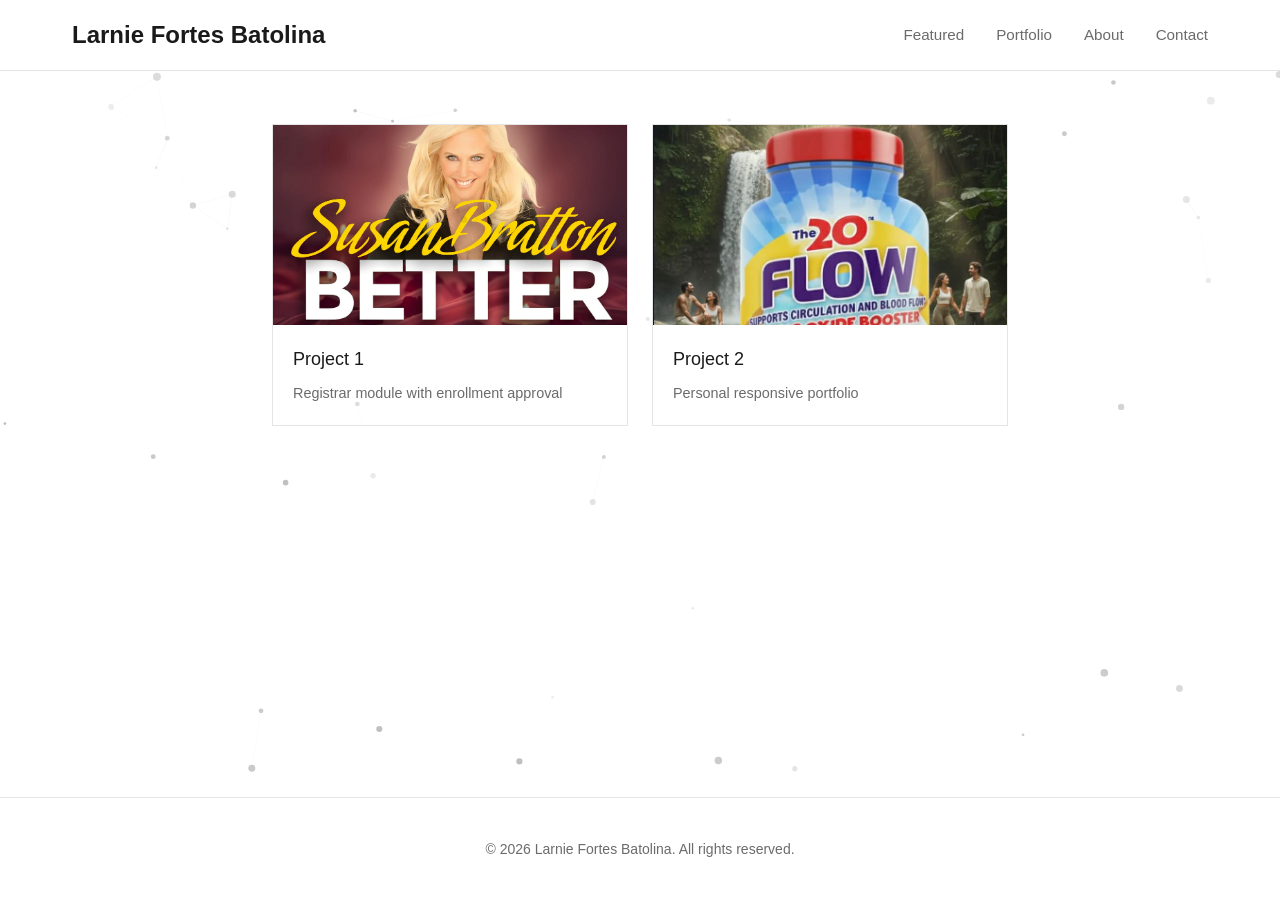
==== index.html @ 410d73d1 "Initial commit - Portfolio website" ====
<!DOCTYPE html>
<html lang="en">

<head>
    <meta charset="UTF-8">
    <meta name="viewport" content="width=device-width, initial-scale=1.0">
    <meta name="description"
        content="Larnie Fortes Batolina - Web Developer Portfolio featuring Laravel projects and web applications">
    <title>Larnie Fortes Batolina — Web Developer Portfolio</title>
    <link rel="stylesheet" href="port.css">
    <script src="portfolio.js" defer></script>
</head>

<body>

    <!-- Navigation -->
    <nav>
        <div class="nav-content">
            <a href="index.html" class="logo">Larnie Fortes Batolina</a>
            <ul class="nav-links">
                <li><a href="index.html">Featured</a></li>
                <li><a href="portfolio.html">Portfolio</a></li>
                <li><a href="about.html">About</a></li>
                <li><a href="contact.html">Contact</a></li>
            </ul>
        </div>
    </nav>

    <!-- Main Content -->
    <section class="featured-section">
        <div class="container">

            <div class="projects-grid">
                <a href="project-detail.html?project=1" class="project-card">
                    <div class="project-image">
                        <img src="images/1/1.jfif" alt="Project 1">
                    </div>
                    <div class="project-info">
                        <h3>Project 1</h3>
                        <p>Registrar module with enrollment approval</p>
                    </div>
                </a>

                <a href="project-detail.html?project=2" class="project-card">
                    <div class="project-image">
                        <img src="images/2/1.jfif" alt="Project 2">
                    </div>
                    <div class="project-info">
                        <h3>Project 2</h3>
                        <p>Personal responsive portfolio</p>
                    </div>
                </a>
            </div>
        </div>
    </section>

    <!-- Footer -->
    <footer>
        <div class="container">
            <p>© 2026 Larnie Fortes Batolina. All rights reserved.</p>
        </div>
    </footer>

</body>

</html>
---- port.css ----
/* ===== RESET ===== */
* {
    margin: 0;
    padding: 0;
    box-sizing: border-box;
}

/* ===== VARIABLES ===== */
:root {
    --color-text: #1a1a1a;
    --color-text-light: #6b6b6b;
    --color-bg: #ffffff;
    --color-bg-alt: #fafafa;
    --color-border: #e5e5e5;
    --spacing-xs: 0.5rem;
    --spacing-sm: 1rem;
    --spacing-md: 1.5rem;
    --spacing-lg: 2.5rem;
    --spacing-xl: 3.5rem;
}

/* ===== BASE ===== */
body {
    font-family: -apple-system, BlinkMacSystemFont, "Segoe UI", Roboto, "Helvetica Neue", Arial, sans-serif;
    color: var(--color-text);
    background: var(--color-bg);
    line-height: 1.6;
    font-size: 16px;
    /* Keep footer pinned to bottom on short pages */
    display: flex;
    flex-direction: column;
    min-height: 100vh;
}

html {
    scroll-behavior: smooth;
}

/* ===== NAVIGATION ===== */
nav {
    position: fixed;
    top: 0;
    width: 100%;
    background: rgba(255, 255, 255, 0.95);
    backdrop-filter: blur(10px);
    border-bottom: 1px solid var(--color-border);
    z-index: 1000;
}

.nav-content {
    max-width: 1200px;
    margin: 0 auto;
    padding: 1rem 2rem;
    display: flex;
    justify-content: space-between;
    align-items: center;
}

.logo {
    font-size: 1.5rem;
    font-weight: 600;
    color: var(--color-text);
    text-decoration: none;
    transition: opacity 0.2s;
}

.logo:hover {
    opacity: 0.6;
}

.nav-links {
    list-style: none;
    display: flex;
    gap: 2rem;
}

.nav-links a {
    color: var(--color-text-light);
    text-decoration: none;
    font-size: 0.95rem;
    transition: color 0.2s;
}

.nav-links a:hover {
    color: var(--color-text);
}

/* ===== CONTAINER ===== */
.container {
    max-width: 800px;
    margin: 0 auto;
    padding: 0 2rem;
}

/* ===== FEATURED SECTION ===== */
.featured-section {
    padding-top: 100px;
    padding-bottom: var(--spacing-xl);
    flex-grow: 1;
}

.featured-title {
    font-size: 2rem;
    font-weight: 300;
    letter-spacing: -0.02em;
    margin-bottom: var(--spacing-lg);
    text-align: center;
}

/* ===== SECTIONS ===== */
.section {
    padding: var(--spacing-xl) 0;
}

.section-alt {
    background: var(--color-bg-alt);
}

.section h2 {
    font-size: 0.875rem;
    text-transform: uppercase;
    letter-spacing: 0.1em;
    color: var(--color-text-light);
    margin-bottom: var(--spacing-md);
    font-weight: 500;
}

.content-text {
    font-size: 1.125rem;
    line-height: 1.8;
    color: var(--color-text);
    max-width: 600px;
}

/* ===== PROJECTS GRID ===== */
.projects-grid {
    display: grid;
    grid-template-columns: repeat(auto-fit, minmax(250px, 1fr));
    gap: 1.5rem;
    margin-top: var(--spacing-md);
}

.project-card {
    display: block;
    text-decoration: none;
    color: inherit;
    background: var(--color-bg);
    border: 1px solid var(--color-border);
    overflow: hidden;
    transition: transform 0.3s, box-shadow 0.3s;
}

.project-card:hover {
    transform: translateY(-4px);
    box-shadow: 0 8px 20px rgba(0, 0, 0, 0.08);
}

.project-image {
    width: 100%;
    height: 200px;
    overflow: hidden;
    background: #f5f5f5;
    display: flex;
    align-items: center;
    justify-content: center;
}

.project-image img {
    width: 100%;
    height: 100%;
    object-fit: cover;
    transition: transform 0.3s;
}

.project-card:hover .project-image img {
    transform: scale(1.05);
}

.project-info {
    padding: 1.25rem;
}

.project-info h3 {
    font-size: 1.125rem;
    font-weight: 500;
    margin-bottom: 0.5rem;
    color: var(--color-text);
}

.project-info p {
    font-size: 0.9rem;
    line-height: 1.6;
    color: var(--color-text-light);
}

/* ===== CONTACT ===== */
.contact-info {
    margin-top: var(--spacing-md);
}

.contact-info p {
    font-size: 1.125rem;
    color: var(--color-text);
    margin-bottom: var(--spacing-sm);
}

/* ===== FOOTER ===== */
footer {
    padding: var(--spacing-lg) 0;
    border-top: 1px solid var(--color-border);
}

footer p {
    font-size: 0.875rem;
    color: var(--color-text-light);
    text-align: center;
}

/* ===== RESPONSIVE ===== */
@media (max-width: 768px) {
    .hero h1 {
        font-size: 2.5rem;
    }

    .nav-content {
        padding: 1rem;
    }

    .nav-links {
        gap: 1.5rem;
    }

    .container {
        padding: 0 1.5rem;
    }

    .section {
        padding: var(--spacing-lg) 0;
    }
}

/* ===== VIEW ALL LINK ===== */
.view-all {
    text-align: center;
    margin-top: var(--spacing-lg);
}

.btn-link {
    display: inline-block;
    font-size: 1rem;
    color: var(--color-text);
    text-decoration: none;
    padding: 0.75rem 1.5rem;
    border: 1px solid var(--color-border);
    transition: all 0.2s;
}

.btn-link:hover {
    background: var(--color-text);
    color: var(--color-bg);
    border-color: var(--color-text);
}

/* ===== PAGE SECTIONS ===== */
.page-section {
    min-height: calc(100vh - 180px);
    padding-top: 100px;
    padding-bottom: var(--spacing-xl);
    flex-grow: 1;
}

.page-title {
    font-size: 2.5rem;
    font-weight: 300;
    margin-bottom: var(--spacing-sm);
    letter-spacing: -0.02em;
}

.page-subtitle {
    font-size: 1rem;
    color: var(--color-text-light);
    margin-bottom: var(--spacing-lg);
}

/* ===== ABOUT PAGE ===== */
.about-content {
    max-width: 700px;
}

.about-content h2 {
    font-size: 1.125rem;
    font-weight: 500;
    margin-top: var(--spacing-lg);
    margin-bottom: var(--spacing-sm);
    color: var(--color-text);
    text-transform: none;
    letter-spacing: normal;
}

.about-content p {
    font-size: 1rem;
    line-height: 1.8;
    color: var(--color-text);
    margin-bottom: var(--spacing-md);
}

.skills-list {
    list-style: none;
    padding: 0;
    margin-top: var(--spacing-sm);
}

.skills-list li {
    padding: 0.5rem 0;
    color: var(--color-text-light);
    border-bottom: 1px solid var(--color-border);
}

.skills-list li:last-child {
    border-bottom: none;
}

/* ===== CONTACT PAGE ===== */
.contact-content {
    max-width: 700px;
}

.contact-intro {
    font-size: 1.125rem;
    line-height: 1.8;
    color: var(--color-text);
    margin-bottom: var(--spacing-xl);
}

.contact-methods {
    display: flex;
    flex-direction: column;
    gap: var(--spacing-lg);
}

.contact-item h3 {
    font-size: 0.875rem;
    text-transform: uppercase;
    letter-spacing: 0.1em;
    color: var(--color-text-light);
    margin-bottom: var(--spacing-xs);
    font-weight: 500;
}

.contact-item a {
    font-size: 1.125rem;
    color: var(--color-text);
    text-decoration: none;
    transition: color 0.2s;
}

.contact-item a:hover {
    color: var(--color-text-light);
}

.contact-note {
    margin-top: var(--spacing-xl);
    padding-top: var(--spacing-lg);
    border-top: 1px solid var(--color-border);
}

.contact-note p {
    font-size: 0.9rem;
    color: var(--color-text-light);
    font-style: italic;
}

/* ===== JAVASCRIPT ENHANCEMENTS ===== */

/* Navbar Transition */
nav {
    transition: transform 0.3s ease, box-shadow 0.3s ease;
}

nav.scrolled {
    box-shadow: 0 4px 20px rgba(0, 0, 0, 0.08);
}

/* Scroll Animations */
.section,
.hero,
.featured-section,
.page-section {
    opacity: 0;
    transform: translateY(30px);
    transition: opacity 0.6s ease, transform 0.6s ease;
}

.section.animate-in,
.hero.animate-in,
.featured-section.animate-in,
.page-section.animate-in {
    opacity: 1;
    transform: translateY(0);
}

/* Project Card Animations */
.project-card {
    opacity: 0;
    transform: translateY(30px);
    transition: all 0.3s ease;
    position: relative;
    overflow: hidden;
}

.project-card.fade-in-up {
    opacity: 1;
    transform: translateY(0);
}

/* Ripple Effect */
.ripple {
    position: absolute;
    border-radius: 50%;
    background: rgba(255, 255, 255, 0.5);
    width: 20px;
    height: 20px;
    animation: ripple-effect 0.6s ease-out;
    pointer-events: none;
}

@keyframes ripple-effect {
    to {
        transform: scale(20);
        opacity: 0;
    }
}

/* Mobile Hamburger Menu */
.hamburger {
    display: none;
    flex-direction: column;
    gap: 5px;
    background: none;
    border: none;
    cursor: pointer;
    padding: 5px;
    z-index: 1001;
}

.hamburger span {
    width: 25px;
    height: 2px;
    background: var(--color-text);
    transition: all 0.3s ease;
    border-radius: 2px;
}

.hamburger.active span:nth-child(1) {
    transform: rotate(45deg) translate(7px, 7px);
}

.hamburger.active span:nth-child(2) {
    opacity: 0;
}

.hamburger.active span:nth-child(3) {
    transform: rotate(-45deg) translate(7px, -7px);
}

/* Scroll Progress Bar */
.scroll-progress {
    position: fixed;
    top: 0;
    left: 0;
    height: 3px;
    background: linear-gradient(90deg, #1a1a1a 0%, #6b6b6b 100%);
    z-index: 9999;
    transition: width 0.1s ease;
}

/* Cursor Trail (optional) */
.cursor-circle {
    position: fixed;
    width: 24px;
    height: 24px;
    border-radius: 50%;
    pointer-events: none;
    opacity: 0.3;
    transition: transform 0.1s ease;
    z-index: 9998;
}

/* Particle Canvas */
.particle-canvas {
    opacity: 0.4;
}

/* Typing Effect */
.subtitle,
.description {
    opacity: 0;
}

/* Smooth Transitions */
* {
    transition-timing-function: cubic-bezier(0.4, 0, 0.2, 1);
}

/* Mobile Menu Responsive */
@media (max-width: 768px) {
    .hamburger {
        display: flex;
    }

    .nav-links {
        position: fixed;
        top: 0;
        right: -100%;
        width: 70%;
        height: 100vh;
        background: rgba(255, 255, 255, 0.98);
        backdrop-filter: blur(20px);
        flex-direction: column;
        justify-content: center;
        align-items: center;
        gap: 2rem;
        transition: right 0.3s ease;
        box-shadow: -5px 0 20px rgba(0, 0, 0, 0.1);
    }

    .nav-links.active {
        right: 0;
    }

    .nav-links a {
        font-size: 1.5rem;
        font-weight: 500;
    }

    body.menu-open {
        overflow: hidden;
    }

    /* Overlay for mobile menu */
    body.menu-open::before {
        content: '';
        position: fixed;
        top: 0;
        left: 0;
        width: 100%;
        height: 100%;
        background: rgba(0, 0, 0, 0.5);
        z-index: 999;
    }
}

/* Enhanced Project Card Hover */
.project-card {
    will-change: transform;
    transition: all 0.3s cubic-bezier(0.4, 0, 0.2, 1);
}

/* Loading Animation */
@keyframes fadeIn {
    from {
        opacity: 0;
        transform: translateY(20px);
    }

    to {
        opacity: 1;
        transform: translateY(0);
    }
}

/* Smooth Scroll Behavior */
html {
    scroll-behavior: smooth;
}

/* Performance Optimizations */
.project-image img,
.project-card {
    transform: translateZ(0);
    backface-visibility: hidden;
}

/* Subtle Hover Glow Effect */
.project-card::before {
    content: '';
    position: absolute;
    top: 0;
    left: 0;
    right: 0;
    bottom: 0;
    background: linear-gradient(135deg, transparent 0%, rgba(255, 255, 255, 0.1) 100%);
    opacity: 0;
    transition: opacity 0.3s ease;
    pointer-events: none;
}

.project-card:hover::before {
    opacity: 1;
}
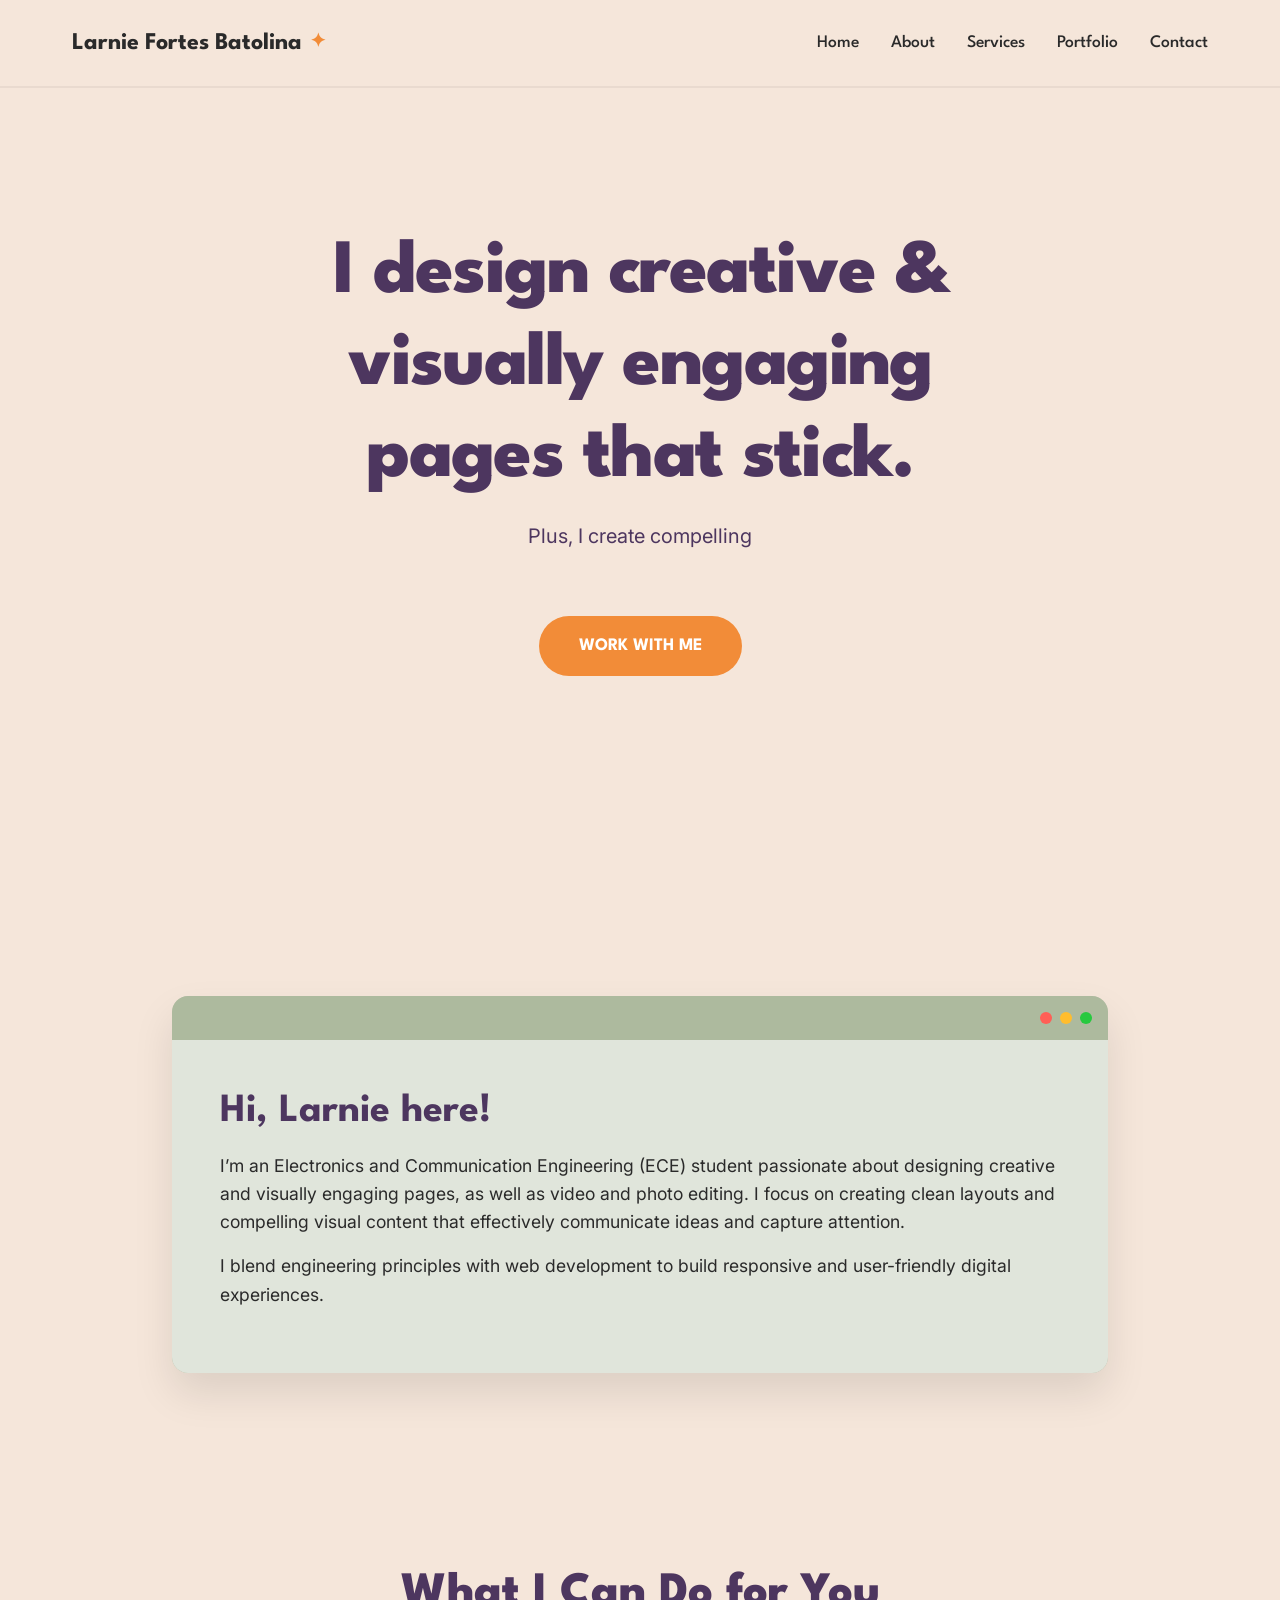
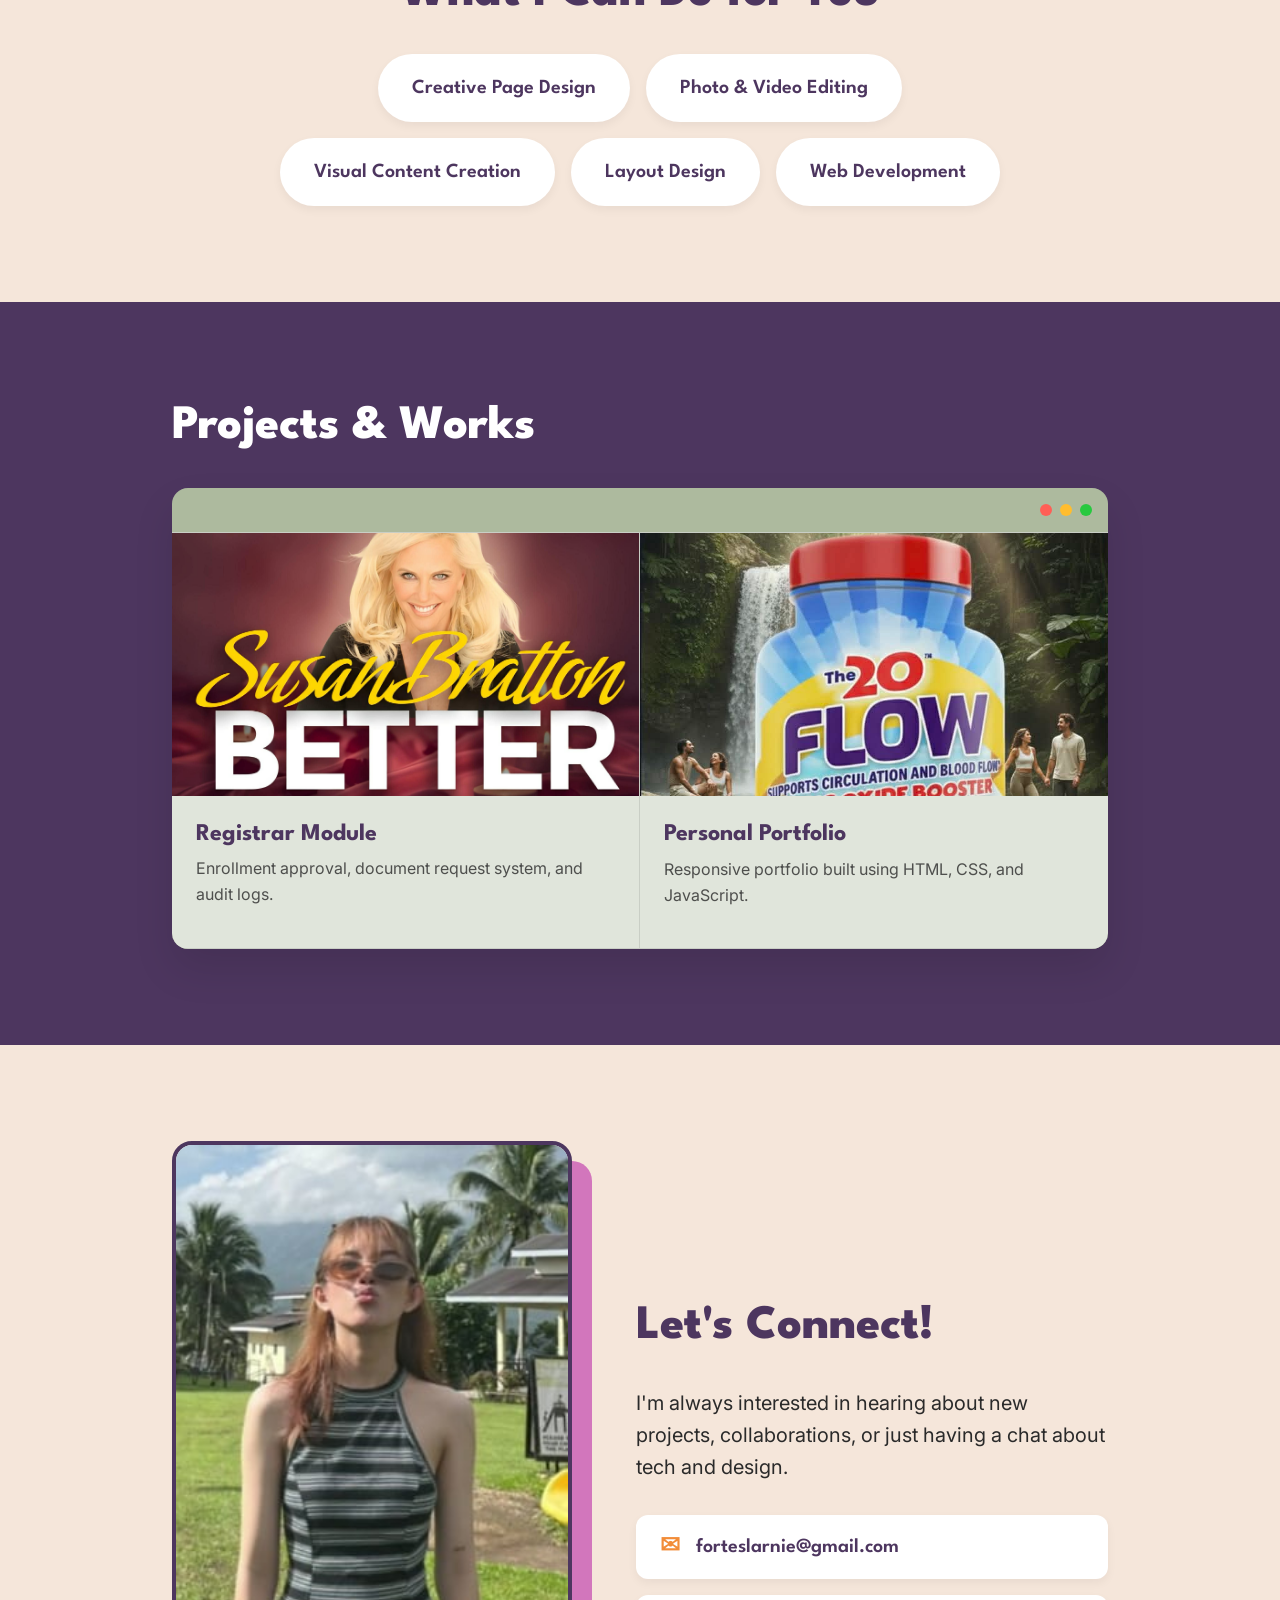
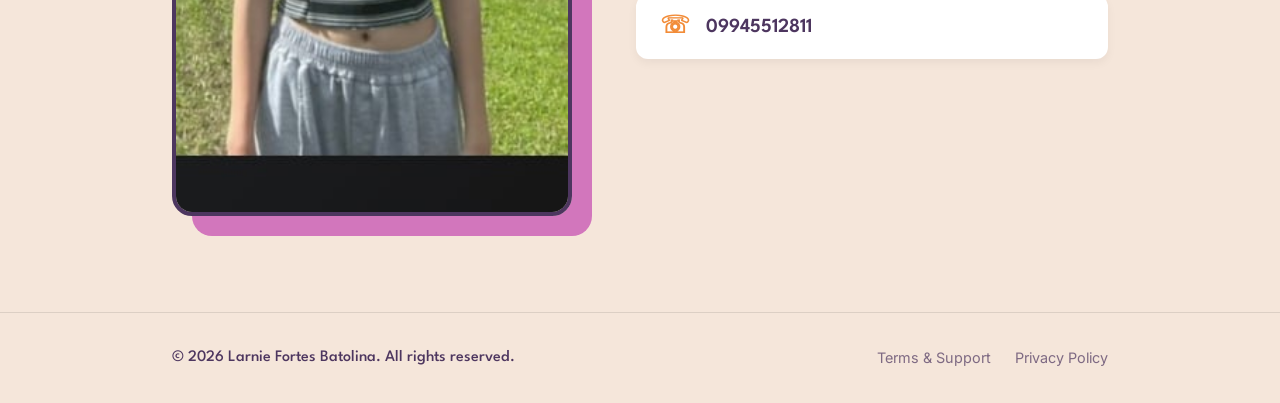
==== commit 1207b775: "Redesign portfolio to single-page layout matching new visual style" ====
--- a/index.html
+++ b/index.html
@@ -4,9 +4,14 @@
 <head>
     <meta charset="UTF-8">
     <meta name="viewport" content="width=device-width, initial-scale=1.0">
-    <meta name="description"
-        content="Larnie Fortes Batolina - Web Developer Portfolio featuring Laravel projects and web applications">
-    <title>Larnie Fortes Batolina — Web Developer Portfolio</title>
+    <meta name="description" content="Larnie Fortes Batolina - Creative Designer and Web Developer Portfolio">
+    <title>Larnie Fortes Batolina — Creative Portfolio</title>
+    <!-- Google Fonts -->
+    <link rel="preconnect" href="https://fonts.googleapis.com">
+    <link rel="preconnect" href="https://fonts.gstatic.com" crossorigin>
+    <link
+        href="https://fonts.googleapis.com/css2?family=Inter:wght@400;500;600&family=League+Spartan:wght@500;700;800&display=swap"
+        rel="stylesheet">
     <link rel="stylesheet" href="port.css">
     <script src="portfolio.js" defer></script>
 </head>
@@ -14,50 +19,147 @@
 <body>
 
     <!-- Navigation -->
-    <nav>
+    <nav id="navbar">
         <div class="nav-content">
-            <a href="index.html" class="logo">Larnie Fortes Batolina</a>
+            <a href="#home" class="logo">Larnie Fortes Batolina <span class="star-icon">✦</span></a>
+            <button class="hamburger" aria-label="Toggle Navigation">
+                <span></span><span></span><span></span>
+            </button>
             <ul class="nav-links">
-                <li><a href="index.html">Featured</a></li>
-                <li><a href="portfolio.html">Portfolio</a></li>
-                <li><a href="about.html">About</a></li>
-                <li><a href="contact.html">Contact</a></li>
+                <li><a href="#home">Home</a></li>
+                <li><a href="#about">About</a></li>
+                <li><a href="#services">Services</a></li>
+                <li><a href="#portfolio">Portfolio</a></li>
+                <li><a href="#contact">Contact</a></li>
             </ul>
         </div>
     </nav>
 
     <!-- Main Content -->
-    <section class="featured-section">
-        <div class="container">
+    <main>
+        <!-- Hero Section -->
+        <section id="home" class="hero-section">
+            <div class="container hero-container">
+                <div class="hero-content">
+                    <h1 class="hero-title">I design creative & visually engaging pages that stick.</h1>
+                    <p class="hero-subtitle">Plus, I create compelling visual content that effectively communicates
+                        ideas and captures attention.</p>
+                    <a href="#contact" class="btn-primary">WORK WITH ME</a>
+                </div>
+            </div>
+        </section>
 
-            <div class="projects-grid">
-                <a href="project-detail.html?project=1" class="project-card">
-                    <div class="project-image">
-                        <img src="images/1/1.jfif" alt="Project 1">
+        <!-- About Section -->
+        <section id="about" class="about-section">
+            <div class="container">
+                <div class="browser-mockup bg-sage">
+                    <div class="browser-header">
+                        <span class="dot bg-red"></span>
+                        <span class="dot bg-yellow"></span>
+                        <span class="dot bg-green"></span>
                     </div>
-                    <div class="project-info">
-                        <h3>Project 1</h3>
-                        <p>Registrar module with enrollment approval</p>
+                    <div class="browser-content">
+                        <h2>Hi, Larnie here!</h2>
+                        <p>I’m an Electronics and Communication Engineering (ECE) student passionate about designing
+                            creative and visually engaging pages, as well as video and photo editing. I focus on
+                            creating clean layouts and compelling visual content that effectively communicate ideas and
+                            capture attention.</p>
+                        <p>I blend engineering principles with web development to build responsive and user-friendly
+                            digital experiences.</p>
                     </div>
-                </a>
+                </div>
+            </div>
+        </section>
 
-                <a href="project-detail.html?project=2" class="project-card">
-                    <div class="project-image">
-                        <img src="images/2/1.jfif" alt="Project 2">
+        <!-- Services Section -->
+        <section id="services" class="services-section">
+            <div class="container text-center">
+                <h2 class="section-title">What I Can Do for You</h2>
+                <div class="services-grid">
+                    <div class="service-pill">Creative Page Design</div>
+                    <div class="service-pill">Photo & Video Editing</div>
+                    <div class="service-pill">Visual Content Creation</div>
+                    <div class="service-pill">Layout Design</div>
+                    <div class="service-pill">Web Development</div>
+                </div>
+            </div>
+        </section>
+
+        <!-- Portfolio Section -->
+        <section id="portfolio" class="portfolio-section bg-purple">
+            <div class="container">
+                <h2 class="section-title text-light">Projects & Works</h2>
+
+                <div class="browser-mockup bg-sage mt-4 animate-in">
+                    <div class="browser-header">
+                        <span class="dot bg-red"></span>
+                        <span class="dot bg-yellow"></span>
+                        <span class="dot bg-green"></span>
                     </div>
-                    <div class="project-info">
-                        <h3>Project 2</h3>
-                        <p>Personal responsive portfolio</p>
+                    <div class="browser-content p-0">
+                        <div class="projects-grid">
+                            <a href="project-detail.html?project=1" class="project-card">
+                                <div class="project-image">
+                                    <img src="images/1/1.jfif" alt="Project 1">
+                                </div>
+                                <div class="project-info">
+                                    <h3>Registrar Module</h3>
+                                    <p>Enrollment approval, document request system, and audit logs.</p>
+                                </div>
+                            </a>
+
+                            <a href="project-detail.html?project=2" class="project-card">
+                                <div class="project-image">
+                                    <img src="images/2/1.jfif" alt="Project 2">
+                                </div>
+                                <div class="project-info">
+                                    <h3>Personal Portfolio</h3>
+                                    <p>Responsive portfolio built using HTML, CSS, and JavaScript.</p>
+                                </div>
+                            </a>
+                        </div>
                     </div>
-                </a>
+                </div>
+
             </div>
-        </div>
-    </section>
+        </section>
+
+        <!-- Contact Section -->
+        <section id="contact" class="contact-section">
+            <div class="container">
+                <div class="contact-wrapper">
+                    <div class="contact-image-frame">
+                        <img src="larnie.png" alt="Larnie Fortes Batolina"
+                            onerror="this.src='data:image/svg+xml;utf8,<svg xmlns=\'http://www.w3.org/2000/svg\' width=\'300\' height=\'300\'><rect width=\'300\' height=\'300\' fill=\'#D276BC\'/></svg>'">
+                    </div>
+                    <div class="contact-info">
+                        <h2 class="section-title">Let's Connect!</h2>
+                        <p>I'm always interested in hearing about new projects, collaborations, or just having a chat
+                            about tech and design.</p>
+                        <div class="contact-methods">
+                            <a href="mailto:forteslarnie@gmail.com" class="contact-btn">
+                                <span class="icon">✉</span> forteslarnie@gmail.com
+                            </a>
+                            <a href="tel:09945512811" class="contact-btn">
+                                <span class="icon">☏</span> 09945512811
+                            </a>
+                        </div>
+                    </div>
+                </div>
+            </div>
+        </section>
+    </main>
 
     <!-- Footer -->
     <footer>
         <div class="container">
-            <p>© 2026 Larnie Fortes Batolina. All rights reserved.</p>
+            <div class="footer-content">
+                <p>© 2026 Larnie Fortes Batolina. All rights reserved.</p>
+                <div class="footer-links">
+                    <a href="#">Terms & Support</a>
+                    <a href="#">Privacy Policy</a>
+                </div>
+            </div>
         </div>
     </footer>
 
--- a/port.css
+++ b/port.css
@@ -7,33 +7,81 @@
 
 /* ===== VARIABLES ===== */
 :root {
-    --color-text: #1a1a1a;
-    --color-text-light: #6b6b6b;
-    --color-bg: #ffffff;
-    --color-bg-alt: #fafafa;
-    --color-border: #e5e5e5;
+    /* Canva Theme Colors */
+    --color-beige: #F5E6DA;
+    --color-sage: #98A886;
+    --color-purple: #4D365F;
+    --color-orange: #F28C38;
+    --color-pink: #D276BC;
+
+    --color-text-dark: #2A2A2A;
+    --color-text-light: #FFFFFF;
+
+    /* Fonts */
+    --font-heading: 'League Spartan', sans-serif;
+    --font-body: 'Inter', sans-serif;
+
+    /* Spacing */
     --spacing-xs: 0.5rem;
     --spacing-sm: 1rem;
-    --spacing-md: 1.5rem;
-    --spacing-lg: 2.5rem;
-    --spacing-xl: 3.5rem;
+    --spacing-md: 2rem;
+    --spacing-lg: 4rem;
+    --spacing-xl: 6rem;
 }
 
 /* ===== BASE ===== */
 body {
-    font-family: -apple-system, BlinkMacSystemFont, "Segoe UI", Roboto, "Helvetica Neue", Arial, sans-serif;
-    color: var(--color-text);
-    background: var(--color-bg);
+    font-family: var(--font-body);
+    color: var(--color-text-dark);
+    background-color: var(--color-beige);
     line-height: 1.6;
     font-size: 16px;
-    /* Keep footer pinned to bottom on short pages */
-    display: flex;
-    flex-direction: column;
-    min-height: 100vh;
+    overflow-x: hidden;
 }
 
 html {
     scroll-behavior: smooth;
+}
+
+h1,
+h2,
+h3,
+h4,
+h5,
+h6 {
+    font-family: var(--font-heading);
+    line-height: 1.2;
+}
+
+/* ===== UTILITIES ===== */
+.container {
+    max-width: 1000px;
+    margin: 0 auto;
+    padding: 0 2rem;
+}
+
+.text-center {
+    text-align: center;
+}
+
+.text-light {
+    color: var(--color-text-light) !important;
+}
+
+.bg-sage {
+    background-color: var(--color-sage);
+}
+
+.bg-purple {
+    background-color: var(--color-purple);
+}
+
+.mt-4 {
+    margin-top: 2rem;
+}
+
+.p-0 {
+    padding: 0 !important;
 }
 
 /* ===== NAVIGATION ===== */
@@ -41,31 +89,39 @@
     position: fixed;
     top: 0;
     width: 100%;
-    background: rgba(255, 255, 255, 0.95);
-    backdrop-filter: blur(10px);
-    border-bottom: 1px solid var(--color-border);
+    background: var(--color-beige);
+    border-bottom: 2px solid rgba(0, 0, 0, 0.05);
     z-index: 1000;
+    transition: transform 0.3s ease, box-shadow 0.3s ease;
+}
+
+nav.scrolled {
+    box-shadow: 0 4px 20px rgba(0, 0, 0, 0.05);
 }
 
 .nav-content {
     max-width: 1200px;
     margin: 0 auto;
-    padding: 1rem 2rem;
+    padding: 1.5rem 2rem;
     display: flex;
     justify-content: space-between;
     align-items: center;
 }
 
 .logo {
+    font-family: var(--font-heading);
     font-size: 1.5rem;
-    font-weight: 600;
-    color: var(--color-text);
+    font-weight: 700;
+    color: var(--color-text-dark);
     text-decoration: none;
-    transition: opacity 0.2s;
-}
-
-.logo:hover {
-    opacity: 0.6;
+    display: flex;
+    align-items: center;
+    gap: 0.5rem;
+}
+
+.star-icon {
+    color: var(--color-orange);
+    font-size: 1.2rem;
 }
 
 .nav-links {
@@ -75,101 +131,213 @@
 }
 
 .nav-links a {
-    color: var(--color-text-light);
+    font-family: var(--font-heading);
+    color: var(--color-text-dark);
     text-decoration: none;
-    font-size: 0.95rem;
+    font-size: 1.1rem;
+    font-weight: 500;
     transition: color 0.2s;
 }
 
-.nav-links a:hover {
-    color: var(--color-text);
-}
-
-/* ===== CONTAINER ===== */
-.container {
+.nav-links a:hover,
+.nav-links a.active {
+    color: var(--color-orange);
+}
+
+/* ===== SECTIONS ===== */
+section {
+    padding: var(--spacing-xl) 0;
+}
+
+.section-title {
+    font-size: 3rem;
+    color: var(--color-purple);
+    margin-bottom: var(--spacing-md);
+    font-weight: 800;
+}
+
+/* ===== HERO SECTION ===== */
+.hero-section {
+    min-height: 100vh;
+    display: flex;
+    align-items: center;
+    padding-top: 100px;
+    /* Offset for nav */
+    position: relative;
+    overflow: hidden;
+}
+
+.hero-container {
+    position: relative;
+    z-index: 2;
+}
+
+.hero-content {
     max-width: 800px;
     margin: 0 auto;
-    padding: 0 2rem;
-}
-
-/* ===== FEATURED SECTION ===== */
-.featured-section {
-    padding-top: 100px;
+    text-align: center;
+}
+
+.hero-title {
+    font-size: clamp(3rem, 6vw, 5rem);
+    color: var(--color-purple);
+    font-weight: 800;
+    margin-bottom: var(--spacing-sm);
+    letter-spacing: -0.02em;
+}
+
+.hero-subtitle {
+    font-size: 1.25rem;
+    color: var(--color-purple);
+    max-width: 600px;
+    margin: 0 auto var(--spacing-lg);
+    opacity: 0.9;
+}
+
+/* Buttons */
+.btn-primary {
+    display: inline-block;
+    background-color: var(--color-orange);
+    color: #fff;
+    font-family: var(--font-heading);
+    font-weight: 700;
+    font-size: 1.1rem;
+    text-decoration: none;
+    padding: 1rem 2.5rem;
+    border-radius: 50px;
+    transition: transform 0.2s, box-shadow 0.2s;
+}
+
+.btn-primary:hover {
+    transform: translateY(-2px);
+    box-shadow: 0 10px 20px rgba(242, 140, 56, 0.3);
+}
+
+/* ===== BROWSER MOCKUP ===== */
+.browser-mockup {
+    border-radius: 16px;
+    overflow: hidden;
+    box-shadow: 0 20px 40px rgba(0, 0, 0, 0.1);
+    color: var(--color-text-dark);
+}
+
+.browser-header {
+    background-color: rgba(255, 255, 255, 0.2);
+    padding: 1rem;
+    display: flex;
+    gap: 8px;
+    justify-content: flex-end;
+}
+
+.browser-header .dot {
+    width: 12px;
+    height: 12px;
+    border-radius: 50%;
+}
+
+.bg-red {
+    background-color: #FF5F56;
+}
+
+.bg-yellow {
+    background-color: #FFBD2E;
+}
+
+.bg-green {
+    background-color: #27C93F;
+}
+
+.browser-content {
+    padding: 3rem;
+    background-color: rgba(255, 255, 255, 0.7);
+}
+
+.browser-content h2 {
+    font-size: 2.5rem;
+    color: var(--color-purple);
+    margin-bottom: 1rem;
+}
+
+.browser-content p {
+    font-size: 1.1rem;
+    margin-bottom: 1rem;
+}
+
+/* ===== SERVICES SECTION ===== */
+.services-section {
+    background-color: var(--color-beige);
+}
+
+.services-grid {
+    display: flex;
+    flex-wrap: wrap;
+    justify-content: center;
+    gap: 1rem;
+    max-width: 800px;
+    margin: 0 auto;
+}
+
+.service-pill {
+    background-color: white;
+    color: var(--color-purple);
+    font-family: var(--font-heading);
+    font-weight: 600;
+    font-size: 1.25rem;
+    padding: 1rem 2rem;
+    border-radius: 50px;
+    box-shadow: 0 4px 10px rgba(0, 0, 0, 0.05);
+    border: 2px solid transparent;
+    transition: border-color 0.2s;
+}
+
+.service-pill:hover {
+    border-color: var(--color-orange);
+}
+
+/* ===== PORTFOLIO SECTION ===== */
+.portfolio-section {
     padding-bottom: var(--spacing-xl);
-    flex-grow: 1;
-}
-
-.featured-title {
-    font-size: 2rem;
-    font-weight: 300;
-    letter-spacing: -0.02em;
-    margin-bottom: var(--spacing-lg);
-    text-align: center;
-}
-
-/* ===== SECTIONS ===== */
-.section {
-    padding: var(--spacing-xl) 0;
-}
-
-.section-alt {
-    background: var(--color-bg-alt);
-}
-
-.section h2 {
-    font-size: 0.875rem;
-    text-transform: uppercase;
-    letter-spacing: 0.1em;
-    color: var(--color-text-light);
-    margin-bottom: var(--spacing-md);
-    font-weight: 500;
-}
-
-.content-text {
-    font-size: 1.125rem;
-    line-height: 1.8;
-    color: var(--color-text);
-    max-width: 600px;
-}
-
-/* ===== PROJECTS GRID ===== */
+}
+
 .projects-grid {
     display: grid;
-    grid-template-columns: repeat(auto-fit, minmax(250px, 1fr));
-    gap: 1.5rem;
-    margin-top: var(--spacing-md);
+    grid-template-columns: repeat(auto-fit, minmax(300px, 1fr));
+    gap: 0;
+    /* Handled by borders essentially or grid gaps */
+    border-top: 1px solid rgba(0, 0, 0, 0.1);
 }
 
 .project-card {
     display: block;
     text-decoration: none;
     color: inherit;
-    background: var(--color-bg);
-    border: 1px solid var(--color-border);
-    overflow: hidden;
-    transition: transform 0.3s, box-shadow 0.3s;
+    background: transparent;
+    border-bottom: 1px solid rgba(0, 0, 0, 0.1);
+    border-right: 1px solid rgba(0, 0, 0, 0.1);
+    transition: background 0.3s;
+    height: 100%;
+}
+
+.project-card:nth-child(even) {
+    border-right: none;
 }
 
 .project-card:hover {
-    transform: translateY(-4px);
-    box-shadow: 0 8px 20px rgba(0, 0, 0, 0.08);
+    background: rgba(255, 255, 255, 0.5);
 }
 
 .project-image {
     width: 100%;
-    height: 200px;
+    aspect-ratio: 16/9;
     overflow: hidden;
-    background: #f5f5f5;
-    display: flex;
-    align-items: center;
-    justify-content: center;
+    background: #e0e0e0;
 }
 
 .project-image img {
     width: 100%;
     height: 100%;
     object-fit: cover;
-    transition: transform 0.3s;
+    transition: transform 0.5s ease;
 }
 
 .project-card:hover .project-image img {
@@ -177,282 +345,150 @@
 }
 
 .project-info {
-    padding: 1.25rem;
+    padding: 1.5rem;
 }
 
 .project-info h3 {
-    font-size: 1.125rem;
-    font-weight: 500;
+    font-size: 1.5rem;
+    color: var(--color-purple);
     margin-bottom: 0.5rem;
-    color: var(--color-text);
 }
 
 .project-info p {
-    font-size: 0.9rem;
-    line-height: 1.6;
-    color: var(--color-text-light);
-}
-
-/* ===== CONTACT ===== */
+    font-size: 1rem;
+    color: var(--color-text-dark);
+    opacity: 0.8;
+}
+
+/* ===== CONTACT SECTION ===== */
+.contact-section {
+    background-color: var(--color-beige);
+}
+
+.contact-wrapper {
+    display: flex;
+    align-items: center;
+    gap: 4rem;
+}
+
+.contact-image-frame {
+    flex: 1;
+    position: relative;
+    max-width: 400px;
+}
+
+.contact-image-frame img {
+    width: 100%;
+    height: auto;
+    border-radius: 20px;
+    display: block;
+    box-shadow: 20px 20px 0 var(--color-pink);
+    border: 4px solid var(--color-purple);
+}
+
 .contact-info {
-    margin-top: var(--spacing-md);
+    flex: 1;
 }
 
 .contact-info p {
-    font-size: 1.125rem;
-    color: var(--color-text);
-    margin-bottom: var(--spacing-sm);
+    font-size: 1.25rem;
+    margin-bottom: 2rem;
+}
+
+.contact-methods {
+    display: flex;
+    flex-direction: column;
+    gap: 1rem;
+}
+
+.contact-btn {
+    display: flex;
+    align-items: center;
+    gap: 1rem;
+    background: white;
+    color: var(--color-purple);
+    font-family: var(--font-heading);
+    font-weight: 600;
+    font-size: 1.25rem;
+    padding: 1rem 1.5rem;
+    border-radius: 12px;
+    text-decoration: none;
+    box-shadow: 0 4px 10px rgba(0, 0, 0, 0.05);
+    transition: transform 0.2s;
+}
+
+.contact-btn:hover {
+    transform: translateX(10px);
+    color: var(--color-orange);
+}
+
+.icon {
+    font-size: 1.5rem;
+    color: var(--color-orange);
+    line-height: 1;
 }
 
 /* ===== FOOTER ===== */
 footer {
-    padding: var(--spacing-lg) 0;
-    border-top: 1px solid var(--color-border);
-}
-
-footer p {
-    font-size: 0.875rem;
-    color: var(--color-text-light);
-    text-align: center;
+    background-color: var(--color-beige);
+    padding: 2rem 0;
+    border-top: 1px solid rgba(0, 0, 0, 0.1);
+}
+
+.footer-content {
+    display: flex;
+    justify-content: space-between;
+    align-items: center;
+    flex-wrap: wrap;
+    gap: 1rem;
+}
+
+.footer-content p {
+    font-family: var(--font-heading);
+    color: var(--color-purple);
+    font-weight: 500;
+}
+
+.footer-links {
+    display: flex;
+    gap: 1.5rem;
+}
+
+.footer-links a {
+    color: var(--color-purple);
+    text-decoration: none;
+    font-size: 0.9rem;
+    opacity: 0.7;
+    transition: opacity 0.2s;
+}
+
+.footer-links a:hover {
+    opacity: 1;
 }
 
 /* ===== RESPONSIVE ===== */
-@media (max-width: 768px) {
-    .hero h1 {
-        font-size: 2.5rem;
-    }
-
-    .nav-content {
-        padding: 1rem;
-    }
-
-    .nav-links {
-        gap: 1.5rem;
-    }
-
-    .container {
-        padding: 0 1.5rem;
-    }
-
-    .section {
-        padding: var(--spacing-lg) 0;
-    }
-}
-
-/* ===== VIEW ALL LINK ===== */
-.view-all {
-    text-align: center;
-    margin-top: var(--spacing-lg);
-}
-
-.btn-link {
-    display: inline-block;
-    font-size: 1rem;
-    color: var(--color-text);
-    text-decoration: none;
-    padding: 0.75rem 1.5rem;
-    border: 1px solid var(--color-border);
-    transition: all 0.2s;
-}
-
-.btn-link:hover {
-    background: var(--color-text);
-    color: var(--color-bg);
-    border-color: var(--color-text);
-}
-
-/* ===== PAGE SECTIONS ===== */
-.page-section {
-    min-height: calc(100vh - 180px);
-    padding-top: 100px;
-    padding-bottom: var(--spacing-xl);
-    flex-grow: 1;
-}
-
-.page-title {
-    font-size: 2.5rem;
-    font-weight: 300;
-    margin-bottom: var(--spacing-sm);
-    letter-spacing: -0.02em;
-}
-
-.page-subtitle {
-    font-size: 1rem;
-    color: var(--color-text-light);
-    margin-bottom: var(--spacing-lg);
-}
-
-/* ===== ABOUT PAGE ===== */
-.about-content {
-    max-width: 700px;
-}
-
-.about-content h2 {
-    font-size: 1.125rem;
-    font-weight: 500;
-    margin-top: var(--spacing-lg);
-    margin-bottom: var(--spacing-sm);
-    color: var(--color-text);
-    text-transform: none;
-    letter-spacing: normal;
-}
-
-.about-content p {
-    font-size: 1rem;
-    line-height: 1.8;
-    color: var(--color-text);
-    margin-bottom: var(--spacing-md);
-}
-
-.skills-list {
-    list-style: none;
-    padding: 0;
-    margin-top: var(--spacing-sm);
-}
-
-.skills-list li {
-    padding: 0.5rem 0;
-    color: var(--color-text-light);
-    border-bottom: 1px solid var(--color-border);
-}
-
-.skills-list li:last-child {
-    border-bottom: none;
-}
-
-/* ===== CONTACT PAGE ===== */
-.contact-content {
-    max-width: 700px;
-}
-
-.contact-intro {
-    font-size: 1.125rem;
-    line-height: 1.8;
-    color: var(--color-text);
-    margin-bottom: var(--spacing-xl);
-}
-
-.contact-methods {
-    display: flex;
-    flex-direction: column;
-    gap: var(--spacing-lg);
-}
-
-.contact-item h3 {
-    font-size: 0.875rem;
-    text-transform: uppercase;
-    letter-spacing: 0.1em;
-    color: var(--color-text-light);
-    margin-bottom: var(--spacing-xs);
-    font-weight: 500;
-}
-
-.contact-item a {
-    font-size: 1.125rem;
-    color: var(--color-text);
-    text-decoration: none;
-    transition: color 0.2s;
-}
-
-.contact-item a:hover {
-    color: var(--color-text-light);
-}
-
-.contact-note {
-    margin-top: var(--spacing-xl);
-    padding-top: var(--spacing-lg);
-    border-top: 1px solid var(--color-border);
-}
-
-.contact-note p {
-    font-size: 0.9rem;
-    color: var(--color-text-light);
-    font-style: italic;
-}
-
-/* ===== JAVASCRIPT ENHANCEMENTS ===== */
-
-/* Navbar Transition */
-nav {
-    transition: transform 0.3s ease, box-shadow 0.3s ease;
-}
-
-nav.scrolled {
-    box-shadow: 0 4px 20px rgba(0, 0, 0, 0.08);
-}
-
-/* Scroll Animations */
-.section,
-.hero,
-.featured-section,
-.page-section {
-    opacity: 0;
-    transform: translateY(30px);
-    transition: opacity 0.6s ease, transform 0.6s ease;
-}
-
-.section.animate-in,
-.hero.animate-in,
-.featured-section.animate-in,
-.page-section.animate-in {
-    opacity: 1;
-    transform: translateY(0);
-}
-
-/* Project Card Animations */
-.project-card {
-    opacity: 0;
-    transform: translateY(30px);
-    transition: all 0.3s ease;
-    position: relative;
-    overflow: hidden;
-}
-
-.project-card.fade-in-up {
-    opacity: 1;
-    transform: translateY(0);
-}
-
-/* Ripple Effect */
-.ripple {
-    position: absolute;
-    border-radius: 50%;
-    background: rgba(255, 255, 255, 0.5);
-    width: 20px;
-    height: 20px;
-    animation: ripple-effect 0.6s ease-out;
-    pointer-events: none;
-}
-
-@keyframes ripple-effect {
-    to {
-        transform: scale(20);
-        opacity: 0;
-    }
-}
-
-/* Mobile Hamburger Menu */
+/* Hamburger */
 .hamburger {
     display: none;
     flex-direction: column;
-    gap: 5px;
-    background: none;
+    gap: 6px;
+    background: transparent;
     border: none;
     cursor: pointer;
-    padding: 5px;
     z-index: 1001;
 }
 
 .hamburger span {
-    width: 25px;
-    height: 2px;
-    background: var(--color-text);
+    display: block;
+    width: 30px;
+    height: 3px;
+    background-color: var(--color-purple);
+    border-radius: 3px;
     transition: all 0.3s ease;
-    border-radius: 2px;
 }
 
 .hamburger.active span:nth-child(1) {
-    transform: rotate(45deg) translate(7px, 7px);
+    transform: translateY(9px) rotate(45deg);
 }
 
 .hamburger.active span:nth-child(2) {
@@ -460,49 +496,9 @@
 }
 
 .hamburger.active span:nth-child(3) {
-    transform: rotate(-45deg) translate(7px, -7px);
-}
-
-/* Scroll Progress Bar */
-.scroll-progress {
-    position: fixed;
-    top: 0;
-    left: 0;
-    height: 3px;
-    background: linear-gradient(90deg, #1a1a1a 0%, #6b6b6b 100%);
-    z-index: 9999;
-    transition: width 0.1s ease;
-}
-
-/* Cursor Trail (optional) */
-.cursor-circle {
-    position: fixed;
-    width: 24px;
-    height: 24px;
-    border-radius: 50%;
-    pointer-events: none;
-    opacity: 0.3;
-    transition: transform 0.1s ease;
-    z-index: 9998;
-}
-
-/* Particle Canvas */
-.particle-canvas {
-    opacity: 0.4;
-}
-
-/* Typing Effect */
-.subtitle,
-.description {
-    opacity: 0;
-}
-
-/* Smooth Transitions */
-* {
-    transition-timing-function: cubic-bezier(0.4, 0, 0.2, 1);
-}
-
-/* Mobile Menu Responsive */
+    transform: translateY(-9px) rotate(-45deg);
+}
+
 @media (max-width: 768px) {
     .hamburger {
         display: flex;
@@ -512,89 +508,63 @@
         position: fixed;
         top: 0;
         right: -100%;
-        width: 70%;
+        width: 100%;
         height: 100vh;
-        background: rgba(255, 255, 255, 0.98);
-        backdrop-filter: blur(20px);
+        background-color: var(--color-beige);
         flex-direction: column;
         justify-content: center;
         align-items: center;
-        gap: 2rem;
         transition: right 0.3s ease;
-        box-shadow: -5px 0 20px rgba(0, 0, 0, 0.1);
     }
 
     .nav-links.active {
         right: 0;
     }
 
-    .nav-links a {
-        font-size: 1.5rem;
-        font-weight: 500;
-    }
-
-    body.menu-open {
-        overflow: hidden;
-    }
-
-    /* Overlay for mobile menu */
-    body.menu-open::before {
-        content: '';
-        position: fixed;
-        top: 0;
-        left: 0;
+    .hero-title {
+        font-size: 2.5rem;
+    }
+
+    .contact-wrapper {
+        flex-direction: column;
+        text-align: center;
+    }
+
+    .contact-image-frame {
         width: 100%;
-        height: 100%;
-        background: rgba(0, 0, 0, 0.5);
-        z-index: 999;
-    }
-}
-
-/* Enhanced Project Card Hover */
-.project-card {
-    will-change: transform;
-    transition: all 0.3s cubic-bezier(0.4, 0, 0.2, 1);
-}
-
-/* Loading Animation */
-@keyframes fadeIn {
+        margin-bottom: 2rem;
+    }
+
+    .contact-image-frame img {
+        box-shadow: 10px 10px 0 var(--color-pink);
+    }
+
+    .projects-grid {
+        grid-template-columns: 1fr;
+    }
+
+    .project-card {
+        border-right: none;
+    }
+
+    .browser-content {
+        padding: 1.5rem;
+    }
+}
+
+/* Animations */
+.hero-content {
+    animation: fadeInUp 0.8s ease-out;
+}
+
+@keyframes fadeInUp {
     from {
         opacity: 0;
-        transform: translateY(20px);
+        transform: translateY(30px);
     }
 
     to {
         opacity: 1;
         transform: translateY(0);
     }
-}
-
-/* Smooth Scroll Behavior */
-html {
-    scroll-behavior: smooth;
-}
-
-/* Performance Optimizations */
-.project-image img,
-.project-card {
-    transform: translateZ(0);
-    backface-visibility: hidden;
-}
-
-/* Subtle Hover Glow Effect */
-.project-card::before {
-    content: '';
-    position: absolute;
-    top: 0;
-    left: 0;
-    right: 0;
-    bottom: 0;
-    background: linear-gradient(135deg, transparent 0%, rgba(255, 255, 255, 0.1) 100%);
-    opacity: 0;
-    transition: opacity 0.3s ease;
-    pointer-events: none;
-}
-
-.project-card:hover::before {
-    opacity: 1;
 }
